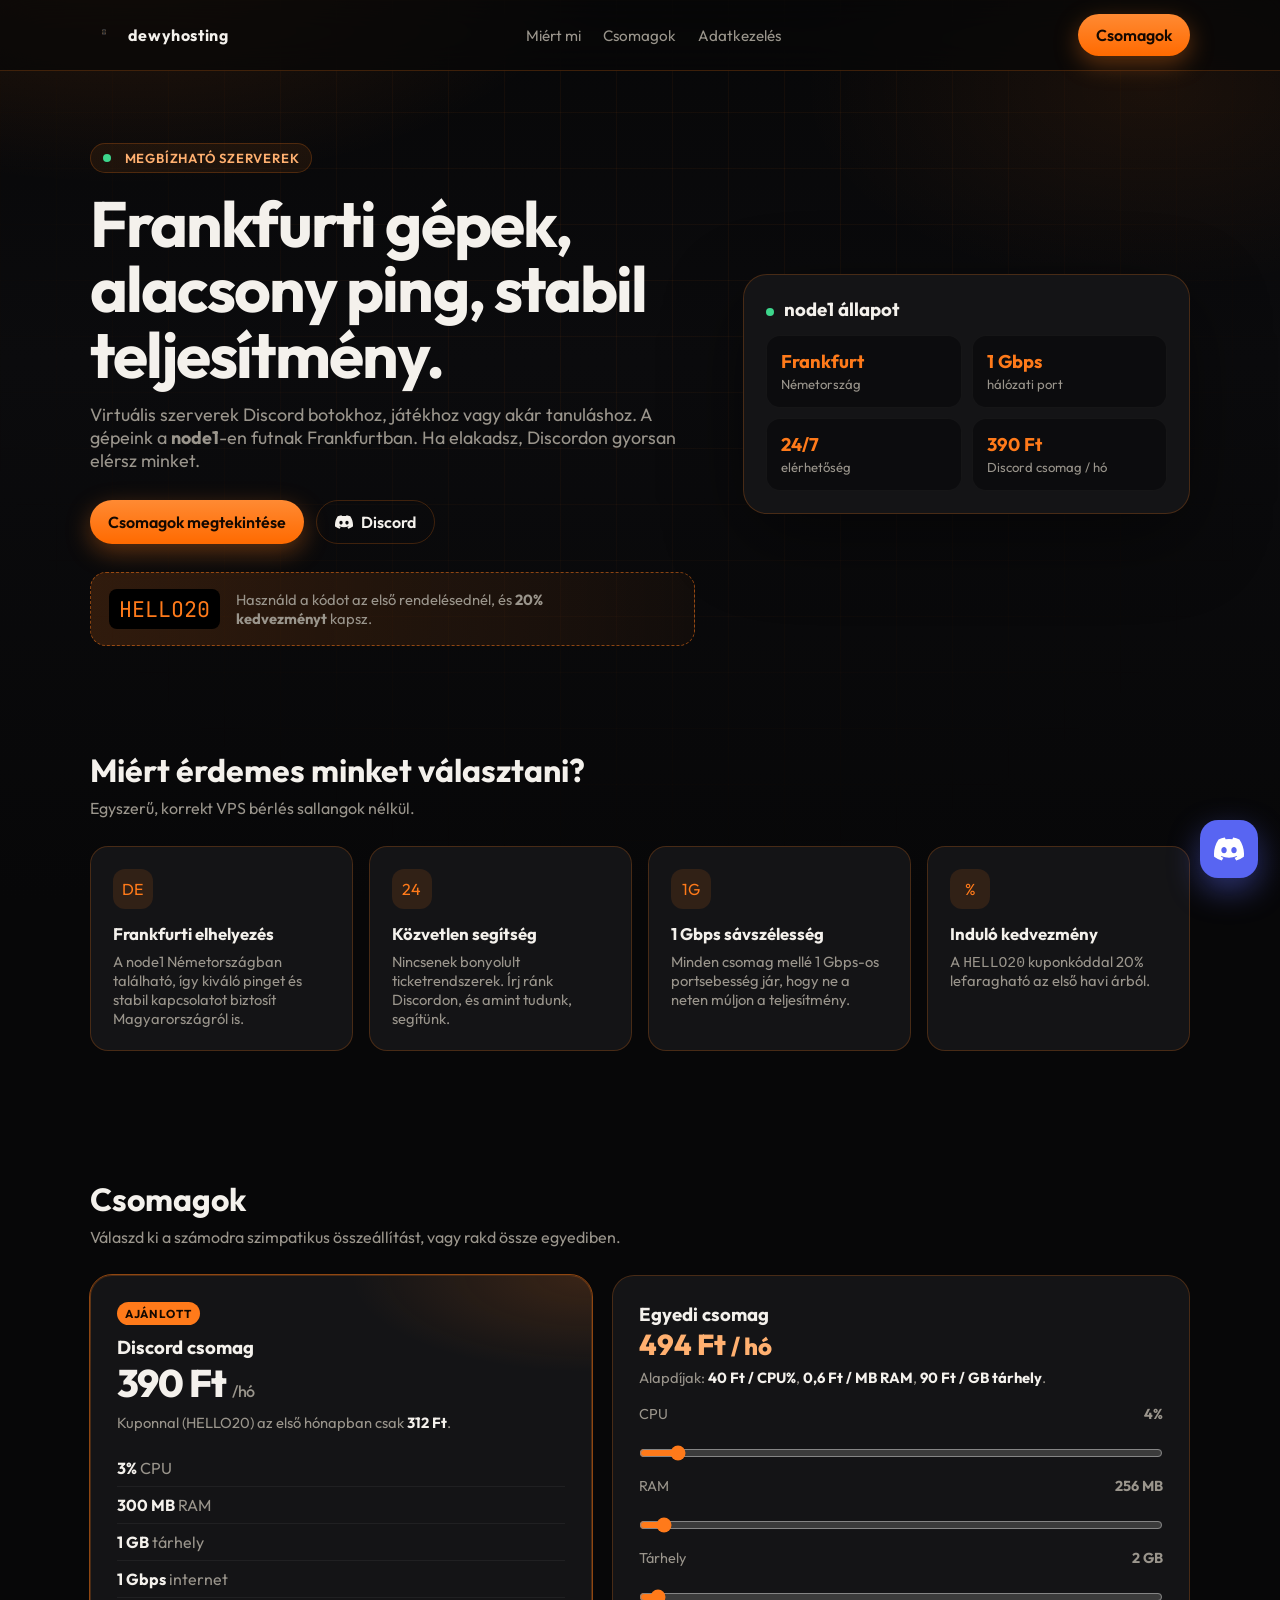
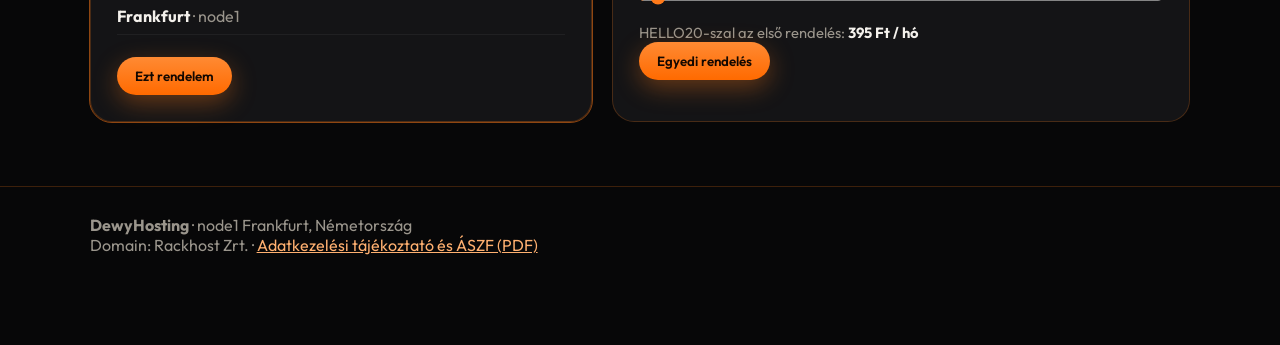
==== index.html @ f941c819 "dewyhosting-web" ====
<!DOCTYPE html>
<html lang="hu">
<head>
  <meta charset="UTF-8" />
  <meta name="viewport" content="width=device-width, initial-scale=1" />
  <title>dewyhosting</title>
  <meta name="description" content="Bérelj virtuális szervereket megbízhatóan, Frankfurtból." />
  <link rel="icon" type="image/png" href="favicon.png" />
  <link rel="preconnect" href="https://fonts.googleapis.com" />
  <link rel="preconnect" href="https://fonts.gstatic.com" crossorigin />
  <link href="https://fonts.googleapis.com/css2?family=JetBrains+Mono:wght@500;700&family=Outfit:wght@400;500;600;700;800&display=swap" rel="stylesheet" />
  <link rel="stylesheet" href="static/style.css" />
</head>
<body>
  <div class="bg-grid"></div>

  <nav>
    <a class="brand" href="index.html">
      <img src="favicon.png" alt="DewyHosting logo" width="28" height="28" style="border-radius: 4px;" />
      dewyhosting
    </a>
    <ul>
      <li><a href="#miert">Miért mi</a></li>
      <li><a href="#csomagok">Csomagok</a></li>
      <li><a href="adatkezeles/">Adatkezelés</a></li>
    </ul>
    <a class="btn btn-primary" href="#csomagok">Csomagok</a>
  </nav>

  <header class="hero">
    <div>
      <div class="kicker"><span class="pulse"></span> Megbízható szerverek</div>
      <h1>Frankfurti gépek,<br />alacsony ping, stabil teljesítmény.</h1>
      <p class="lead">
        Virtuális szerverek Discord botokhoz, játékhoz vagy akár tanuláshoz. 
        A gépeink a <strong>node1</strong>-en futnak Frankfurtban. 
        Ha elakadsz, Discordon gyorsan elérsz minket.
      </p>
      <div class="hero-actions">
        <a class="btn btn-primary" href="#csomagok">Csomagok megtekintése</a>
        <a class="btn btn-ghost" href="https://discord.gg/3YTspYyhFQ" target="_blank" rel="noopener">
          <svg width="18" height="18" viewBox="0 0 24 24" fill="currentColor" aria-hidden="true"><path d="M20.317 4.37a19.8 19.8 0 0 0-4.885-1.515.07.07 0 0 0-.079.035c-.211.375-.444.864-.608 1.25a18.3 18.3 0 0 0-5.487 0 12.6 12.6 0 0 0-.617-1.25.08.08 0 0 0-.079-.035A19.7 19.7 0 0 0 3.677 4.37a.08.08 0 0 0-.037.027C.533 9.046-.32 13.58.099 18.057a.08.08 0 0 0 .031.055 19.9 19.9 0 0 0 5.993 3.03.08.08 0 0 0 .084-.028c.462-.63.874-1.295 1.226-1.994a.076.076 0 0 0-.041-.106 13.1 13.1 0 0 1-1.872-.892.077.077 0 0 1-.008-.128c.126-.094.252-.192.372-.291a.07.07 0 0 1 .078-.01c3.928 1.793 8.18 1.793 12.062 0a.07.07 0 0 1 .079.01c.12.099.246.198.373.292a.077.077 0 0 1-.006.127 12.3 12.3 0 0 1-1.873.892.077.077 0 0 0-.041.107c.36.698.772 1.362 1.225 1.993a.08.08 0 0 0 .084.028 19.8 19.8 0 0 0 6.002-3.03.08.08 0 0 0 .032-.054c.5-5.177-.838-9.674-3.549-13.66a.06.06 0 0 0-.031-.028M8.02 15.33c-1.183 0-2.157-1.085-2.157-2.419 0-1.333.956-2.419 2.157-2.419 1.21 0 2.176 1.095 2.157 2.42 0 1.333-.956 2.418-2.157 2.418m7.975 0c-1.183 0-2.157-1.085-2.157-2.419 0-1.333.955-2.419 2.157-2.419 1.21 0 2.176 1.095 2.157 2.42 0 1.333-.946 2.418-2.157 2.418"/></svg>
          Discord
        </a>
      </div>
      <div class="coupon">
        <code>HELLO20</code>
        <p>Használd a kódot az első rendelésednél, és <strong>20% kedvezményt</strong> kapsz.</p>
      </div>
    </div>
    <aside class="hero-card">
      <h3><span class="pulse"></span> node1 állapot</h3>
      <div class="node">
        <div class="stat"><b>Frankfurt</b><span>Németország</span></div>
        <div class="stat"><b>1 Gbps</b><span>hálózati port</span></div>
        <div class="stat"><b>24/7</b><span>elérhetőség</span></div>
        <div class="stat"><b>390 Ft</b><span>Discord csomag / hó</span></div>
      </div>
    </aside>
  </header>

  <section id="miert">
    <h2 class="section-title">Miért érdemes minket választani?</h2>
    <p class="section-sub">Egyszerű, korrekt VPS bérlés sallangok nélkül.</p>
    <div class="features">
      <article class="feature">
        <div class="icon">DE</div>
        <h3>Frankfurti elhelyezés</h3>
        <p>A node1 Németországban található, így kiváló pinget és stabil kapcsolatot biztosít Magyarországról is.</p>
      </article>
      <article class="feature">
        <div class="icon">24</div>
        <h3>Közvetlen segítség</h3>
        <p>Nincsenek bonyolult ticketrendszerek. Írj ránk Discordon, és amint tudunk, segítünk.</p>
      </article>
      <article class="feature">
        <div class="icon">1G</div>
        <h3>1 Gbps sávszélesség</h3>
        <p>Minden csomag mellé 1 Gbps-os portsebesség jár, hogy ne a neten múljon a teljesítmény.</p>
      </article>
      <article class="feature">
        <div class="icon">%</div>
        <h3>Induló kedvezmény</h3>
        <p>A <code>HELLO20</code> kuponkóddal 20% lefaragható az első havi árból.</p>
      </article>
    </div>
  </section>

  <section id="csomagok">
    <h2 class="section-title">Csomagok</h2>
    <p class="section-sub">Válaszd ki a számodra szimpatikus összeállítást, vagy rakd össze egyediben.</p>
    <div class="packages">
      <article class="pack featured">
        <span class="badge">AJÁNLOTT</span>
        <h3>Discord csomag</h3>
        <p class="price">390 Ft <small>/ hó</small></p>
        <p class="muted-line">Kuponnal (HELLO20) az első hónapban csak <strong>312 Ft</strong>.</p>
        <ul class="specs">
          <li><strong>3%</strong> CPU</li>
          <li><strong>300 MB</strong> RAM</li>
          <li><strong>1 GB</strong> tárhely</li>
          <li><strong>1 Gbps</strong> internet</li>
          <li><strong>Frankfurt</strong> · node1</li>
        </ul>
        <button class="btn btn-primary" type="button" data-order="discord">Ezt rendelem</button>
      </article>

      <article class="pack">
        <h3>Egyedi csomag</h3>
        <p class="live-price"><span id="customPrice">398</span> Ft <small>/ hó</small></p>
        <p class="muted-line">Alapdíjak: <strong>40 Ft / CPU%</strong>, <strong>0,6 Ft / MB RAM</strong>, <strong>90 Ft / GB tárhely</strong>.</p>
        <div class="sliders">
          <label>CPU <b id="cpuVal">4%</b></label>
          <input id="cpu" type="range" min="1" max="50" value="4" />
          <label>RAM <b id="ramVal">256 MB</b></label>
          <input id="ram" type="range" min="128" max="4096" step="64" value="256" />
          <label>Tárhely <b id="diskVal">2 GB</b></label>
          <input id="disk" type="range" min="1" max="50" value="2" />
        </div>
        <p id="helloHint" class="muted-line"></p>
        <button class="btn btn-primary" type="button" data-order="custom">Egyedi rendelés</button>
      </article>
    </div>
  </section>

  <footer>
    <div>
      <strong>DewyHosting</strong> · node1 Frankfurt, Németország<br />
      Domain: Rackhost Zrt. · <a href="adatkezeles/">Adatkezelési tájékoztató és ÁSZF (PDF)</a>
    </div>
  </footer>

  <a class="discord-fab" href="https://discord.gg/3YTspYyhFQ" target="_blank" rel="noopener" aria-label="Discord">
    <svg viewBox="0 0 24 24" aria-hidden="true"><path d="M20.317 4.37a19.8 19.8 0 0 0-4.885-1.515.07.07 0 0 0-.079.035c-.211.375-.444.864-.608 1.25a18.3 18.3 0 0 0-5.487 0 12.6 12.6 0 0 0-.617-1.25.08.08 0 0 0-.079-.035A19.7 19.7 0 0 0 3.677 4.37a.08.08 0 0 0-.037.027C.533 9.046-.32 13.58.099 18.057a.08.08 0 0 0 .031.055 19.9 19.9 0 0 0 5.993 3.03.08.08 0 0 0 .084-.028c.462-.63.874-1.295 1.226-1.994a.076.076 0 0 0-.041-.106 13.1 13.1 0 0 1-1.872-.892.077.077 0 0 1-.008-.128c.126-.094.252-.192.372-.291a.07.07 0 0 1 .078-.01c3.928 1.793 8.18 1.793 12.062 0a.07.07 0 0 1 .079.01c.12.099.246.198.373.292a.077.077 0 0 1-.006.127 12.3 12.3 0 0 1-1.873.892.077.077 0 0 0-.041.107c.36.698.772 1.362 1.225 1.993a.08.08 0 0 0 .084.028 19.8 19.8 0 0 0 6.002-3.03.08.08 0 0 0 .032-.054c.5-5.177-.838-9.674-3.549-13.66a.06.06 0 0 0-.031-.028M8.02 15.33c-1.183 0-2.157-1.085-2.157-2.419 0-1.333.956-2.419 2.157-2.419 1.21 0 2.176 1.095 2.157 2.42 0 1.333-.956 2.418-2.157 2.418m7.975 0c-1.183 0-2.157-1.085-2.157-2.419 0-1.333.955-2.419 2.157-2.419 1.21 0 2.176 1.095 2.157 2.42 0 1.333-.946 2.418-2.157 2.418"/></svg>
  </a>

  <div class="modal" id="orderModal" role="dialog" aria-modal="true" aria-labelledby="orderTitle">
    <div class="modal-card">
      <h3 id="orderTitle">Rendelés</h3>
      <p class="hint" id="orderHint">Add meg a szerver nevét és az e-mail címed. A kérés Discordra megy.</p>
      <form id="orderForm">
        <label class="field">
          <span>Szerver neve</span>
          <input name="serverName" required minlength="2" maxlength="32" pattern="[a-zA-Z0-9][a-zA-Z0-9_-]{1,31}" placeholder="pl. dc-bot" autocomplete="off" />
        </label>
        <label class="field">
          <span>E-mail cím</span>
          <input name="email" type="email" required placeholder="te@email.hu" autocomplete="email" />
        </label>
        <label class="field">
          <span>Kupon (opcionális)</span>
          <input name="coupon" maxlength="24" placeholder="HELLO20" />
        </label>
        <label class="check">
          <input type="checkbox" name="acceptedLegal" required />
          <span>Elolvastam és elfogadom az <a href="adatkezeles/" target="_blank" rel="noopener">adatkezelési tájékoztatót és ÁSZF-et</a> (PDF).</span>
        </label>
        <p class="err" id="orderErr"></p>
        <div style="display:flex;gap:10px;flex-wrap:wrap">
          <button class="btn btn-primary" type="submit">Rendelés küldése</button>
          <button class="btn btn-ghost" type="button" id="closeModal">Mégse</button>
        </div>
      </form>
    </div>
  </div>

  <script src="static/app.js"></script>
</body>
</html>
---- static/style.css ----
:root {
  --bg: #070708;
  --bg-2: #0e0e10;
  --card: #141416;
  --line: rgba(255, 122, 26, 0.22);
  --orange: #ff7a1a;
  --orange-2: #ffb070;
  --text: #f4f1ec;
  --muted: #9a958c;
  --ok: #3dd68c;
  --danger: #ff5c5c;
  --shadow: 0 24px 80px rgba(0, 0, 0, 0.45);
}

* { box-sizing: border-box; margin: 0; padding: 0; }
html { scroll-behavior: smooth; }
body {
  font-family: "Outfit", system-ui, sans-serif;
  background: var(--bg);
  color: var(--text);
  min-height: 100vh;
  overflow-x: hidden;
}
a { color: inherit; }
button, input, select { font-family: inherit; }

.bg-grid {
  position: fixed;
  inset: 0;
  z-index: -2;
  background:
    radial-gradient(900px 500px at 10% -10%, rgba(255, 122, 26, 0.16), transparent 55%),
    radial-gradient(700px 400px at 90% 10%, rgba(255, 122, 26, 0.08), transparent 50%),
    linear-gradient(180deg, #070708, #0b0b0d 40%, #070708);
}
.bg-grid::after {
  content: "";
  position: absolute;
  inset: 0;
  background-image:
    linear-gradient(rgba(255,122,26,0.05) 1px, transparent 1px),
    linear-gradient(90deg, rgba(255,122,26,0.05) 1px, transparent 1px);
  background-size: 56px 56px;
  mask-image: radial-gradient(circle at 50% 20%, #000 20%, transparent 75%);
}

nav {
  position: sticky;
  top: 0;
  z-index: 40;
  display: flex;
  align-items: center;
  justify-content: space-between;
  gap: 16px;
  padding: 14px 7vw;
  background: rgba(7, 7, 8, 0.72);
  backdrop-filter: blur(16px);
  border-bottom: 1px solid var(--line);
}
.brand {
  display: flex;
  align-items: center;
  gap: 10px;
  font-weight: 700;
  letter-spacing: 0.04em;
  text-decoration: none;
}
.logo {
  width: 34px;
  height: 34px;
  border-radius: 9px;
  background: linear-gradient(135deg, var(--orange), #c94e00);
  display: grid;
  place-items: center;
  font-weight: 800;
  color: #111;
  box-shadow: 0 0 24px rgba(255, 122, 26, 0.45);
}
nav ul {
  list-style: none;
  display: flex;
  gap: 22px;
  color: var(--muted);
  font-size: 0.95rem;
}
nav a { text-decoration: none; }
nav a:hover { color: var(--orange-2); }

.btn {
  display: inline-flex;
  align-items: center;
  justify-content: center;
  gap: 8px;
  border: 0;
  cursor: pointer;
  text-decoration: none;
  border-radius: 999px;
  padding: 11px 18px;
  font-weight: 600;
  transition: 0.18s ease;
}
.btn-primary {
  background: linear-gradient(180deg, #ff8a33, #ff6a00);
  color: #140800;
  box-shadow: 0 8px 24px rgba(255, 122, 26, 0.35);
}
.btn-primary:hover { transform: translateY(-1px); filter: brightness(1.05); }
.btn-ghost {
  background: transparent;
  color: var(--text);
  border: 1px solid var(--line);
}
.btn-ghost:hover { border-color: var(--orange); color: var(--orange-2); }

.hero {
  padding: 72px 7vw 40px;
  display: grid;
  grid-template-columns: 1.15fr 0.85fr;
  gap: 48px;
  align-items: center;
}
.kicker {
  display: inline-flex;
  align-items: center;
  gap: 8px;
  border: 1px solid var(--line);
  background: rgba(255, 122, 26, 0.08);
  color: var(--orange-2);
  padding: 6px 12px;
  border-radius: 999px;
  font-size: 0.82rem;
  font-weight: 600;
  letter-spacing: 0.06em;
  text-transform: uppercase;
}
h1 {
  font-size: clamp(2.4rem, 5vw, 4.4rem);
  line-height: 1.02;
  margin: 18px 0 16px;
  letter-spacing: -0.03em;
}
h1 span { color: var(--orange); }
.lead { color: var(--muted); font-size: 1.12rem; max-width: 52ch; }
.hero-actions { display: flex; gap: 12px; margin-top: 28px; flex-wrap: wrap; }

.coupon {
  margin-top: 28px;
  display: flex;
  align-items: center;
  gap: 16px;
  padding: 16px 18px;
  padding-right: 72px;
  border-radius: 16px;
  background: linear-gradient(90deg, rgba(255,122,26,0.16), rgba(255,122,26,0.04));
  border: 1px dashed rgba(255, 122, 26, 0.5);
}
.coupon code {
  font-family: "JetBrains Mono", ui-monospace, monospace;
  font-size: 1.35rem;
  color: var(--orange);
  background: #000;
  padding: 6px 10px;
  border-radius: 8px;
}
.coupon p { color: var(--muted); font-size: 0.92rem; }

.hero-card {
  background: var(--card);
  border: 1px solid var(--line);
  border-radius: 24px;
  padding: 22px;
  box-shadow: var(--shadow);
}
.hero-card h3 { margin-bottom: 14px; }
.node {
  display: grid;
  grid-template-columns: 1fr 1fr;
  gap: 10px;
}
.stat {
  background: #0c0c0e;
  border: 1px solid rgba(255,255,255,0.04);
  border-radius: 14px;
  padding: 14px;
}
.stat b { display: block; color: var(--orange); font-size: 1.15rem; }
.stat span { color: var(--muted); font-size: 0.82rem; }

.pulse {
  width: 8px; height: 8px; border-radius: 50%;
  background: var(--ok); display: inline-block; margin-right: 6px;
  box-shadow: 0 0 0 0 rgba(61, 214, 140, 0.7);
  animation: ping 1.8s infinite;
}
@keyframes ping {
  70% { box-shadow: 0 0 0 8px transparent; }
}

section { padding: 64px 7vw; scroll-margin-top: 84px; }
.section-title { font-size: 2rem; margin-bottom: 8px; }
.section-sub { color: var(--muted); margin-bottom: 28px; }

.features {
  display: grid;
  grid-template-columns: repeat(4, 1fr);
  gap: 16px;
}
.feature {
  background: var(--card);
  border: 1px solid var(--line);
  border-radius: 18px;
  padding: 22px;
  min-height: 170px;
}
.feature .icon {
  width: 40px; height: 40px; border-radius: 12px;
  background: rgba(255,122,26,0.12);
  display: grid; place-items: center;
  margin-bottom: 14px; color: var(--orange);
}
.feature h3 { font-size: 1.05rem; margin-bottom: 8px; }
.feature p { color: var(--muted); font-size: 0.92rem; }

.packages { display: grid; grid-template-columns: 1fr 1.15fr; gap: 20px; }
.pack {
  background: var(--card);
  border: 1px solid var(--line);
  border-radius: 22px;
  padding: 26px;
}
.pack.featured {
  outline: 1px solid rgba(255,122,26,0.55);
  background:
    radial-gradient(400px 160px at 100% 0%, rgba(255,122,26,0.16), transparent 60%),
    var(--card);
}
.badge {
  display: inline-block;
  background: var(--orange);
  color: #140800;
  font-size: 0.72rem;
  font-weight: 700;
  letter-spacing: 0.08em;
  padding: 4px 8px;
  border-radius: 999px;
  margin-bottom: 10px;
}
.price { font-size: 2.4rem; font-weight: 800; letter-spacing: -0.03em; }
.price small { font-size: 1rem; color: var(--muted); font-weight: 500; }
.muted-line { color: var(--muted); font-size: 0.92rem; margin-top: 6px; }
.muted-line strong { color: var(--text); }
.specs { list-style: none; margin: 18px 0 22px; color: var(--muted); }
.specs li { padding: 8px 0; border-bottom: 1px solid rgba(255,255,255,0.05); }
.specs li strong { color: var(--text); }

.sliders { display: grid; gap: 16px; margin: 18px 0; }
.sliders label { display: flex; justify-content: space-between; color: var(--muted); font-size: 0.9rem; }
.sliders input[type="range"] {
  width: 100%;
  accent-color: var(--orange);
  margin-top: 6px;
}
.live-price { font-size: 1.8rem; font-weight: 800; color: var(--orange-2); }

footer {
  padding: 28px 7vw 90px;
  border-top: 1px solid var(--line);
  color: var(--muted);
  display: flex;
  justify-content: space-between;
  gap: 16px;
  flex-wrap: wrap;
}
footer a { color: var(--orange-2); }

.discord-fab {
  position: fixed;
  right: 22px;
  bottom: 22px;
  z-index: 50;
  width: 58px;
  height: 58px;
  border-radius: 18px;
  background: #5865f2;
  display: grid;
  place-items: center;
  box-shadow: 0 12px 32px rgba(88, 101, 242, 0.45);
  transition: 0.18s ease;
}
.discord-fab:hover { transform: translateY(-3px) scale(1.04); }
.discord-fab svg { width: 30px; height: 30px; fill: #fff; }

.modal {
  position: fixed;
  inset: 0;
  background: rgba(0,0,0,0.62);
  display: none;
  align-items: center;
  justify-content: center;
  z-index: 80;
  padding: 20px;
}
.modal.open { display: flex; }
.modal-card {
  width: min(480px, 100%);
  max-height: min(92vh, 720px);
  overflow: auto;
  background: #121214;
  border: 1px solid var(--line);
  border-radius: 20px;
  padding: 24px;
  box-shadow: var(--shadow);
}
.modal-card h3 { margin-bottom: 6px; }
.modal-card p.hint { color: var(--muted); font-size: 0.9rem; margin-bottom: 16px; }
.field { display: grid; gap: 6px; margin-bottom: 12px; }
.field span { font-size: 0.85rem; color: var(--muted); }
.field input {
  background: #0b0b0d;
  border: 1px solid var(--line);
  color: var(--text);
  border-radius: 12px;
  padding: 11px 12px;
  outline: none;
}
.field input:focus { border-color: var(--orange); }
.check {
  display: flex;
  gap: 8px;
  align-items: flex-start;
  font-size: 0.85rem;
  color: var(--muted);
  margin: 8px 0 16px;
}
.check a { color: var(--orange-2); }
.err { color: var(--danger); min-height: 1.2em; font-size: 0.88rem; margin-bottom: 8px; }
.okmsg { color: var(--ok); }

@media (max-width: 980px) {
  .hero, .packages, .features { grid-template-columns: 1fr; }
  nav ul { display: none; }
  .hero { padding-top: 40px; }
}
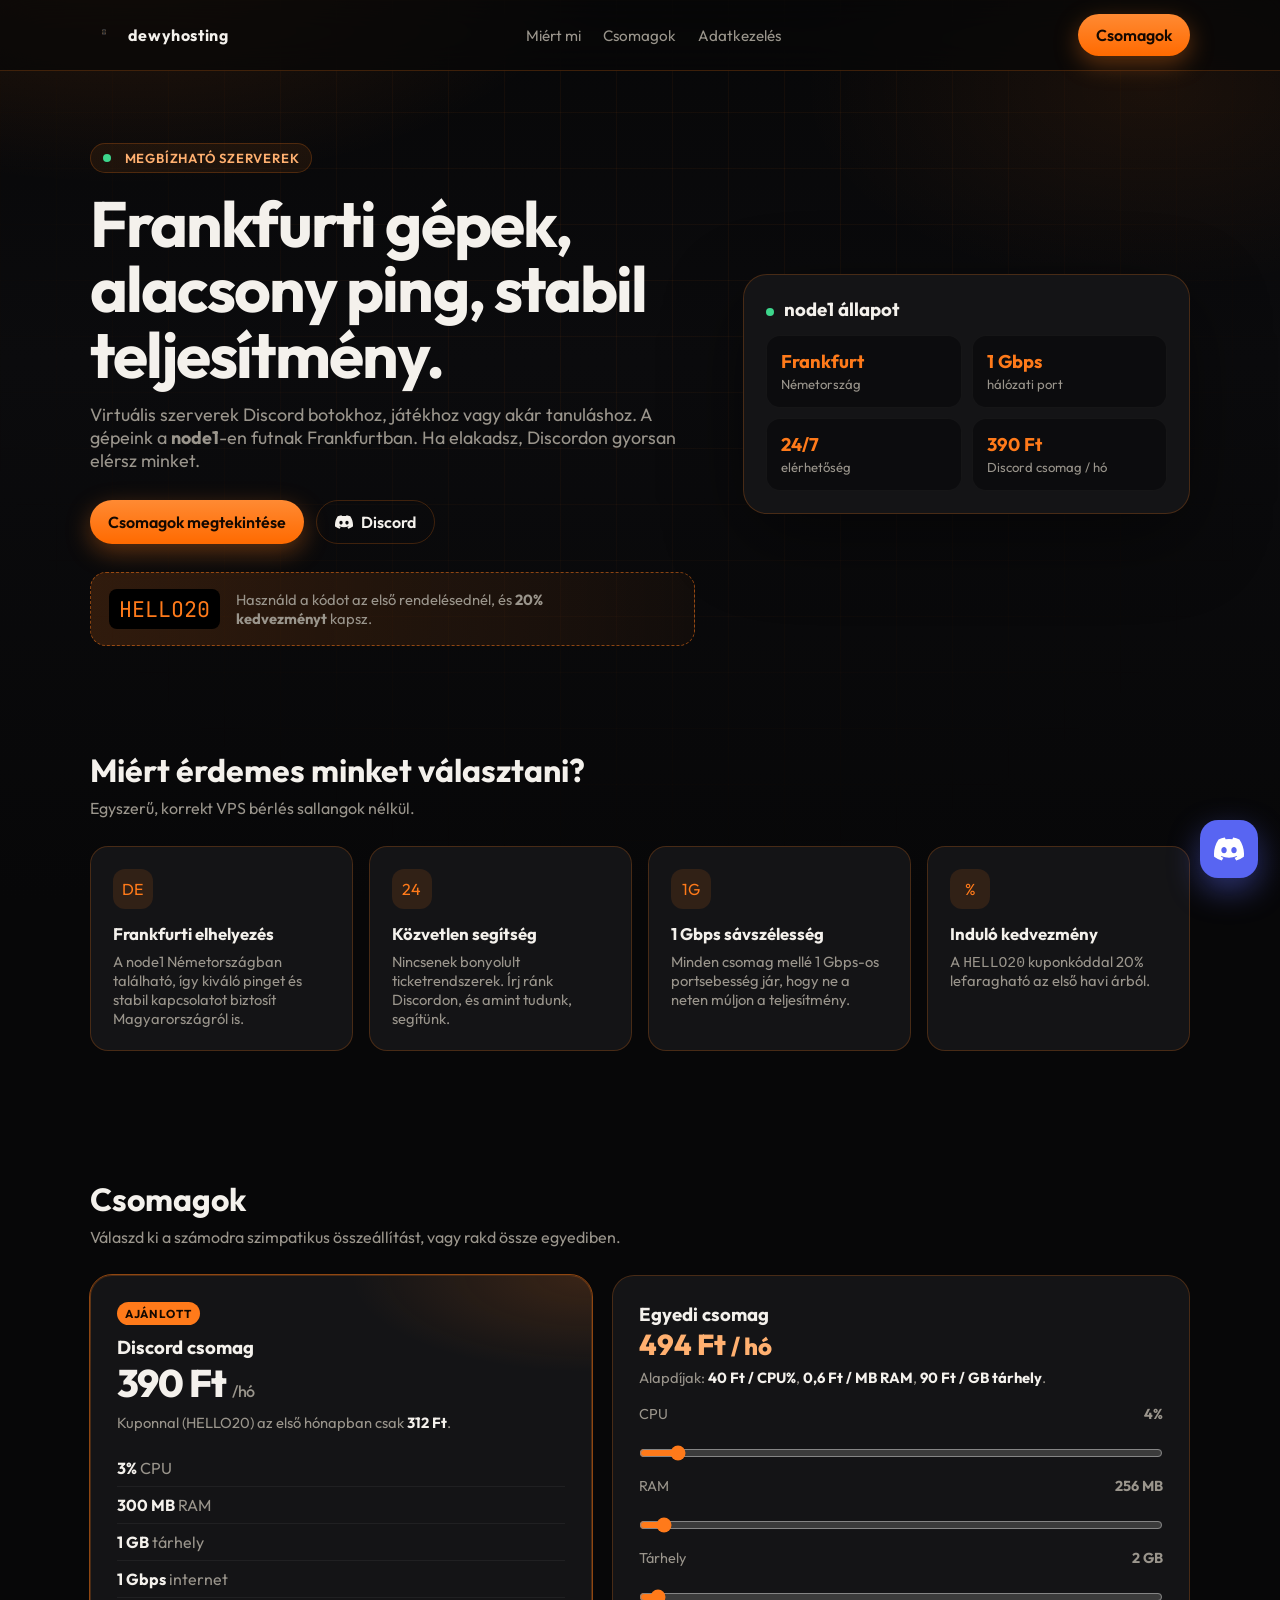
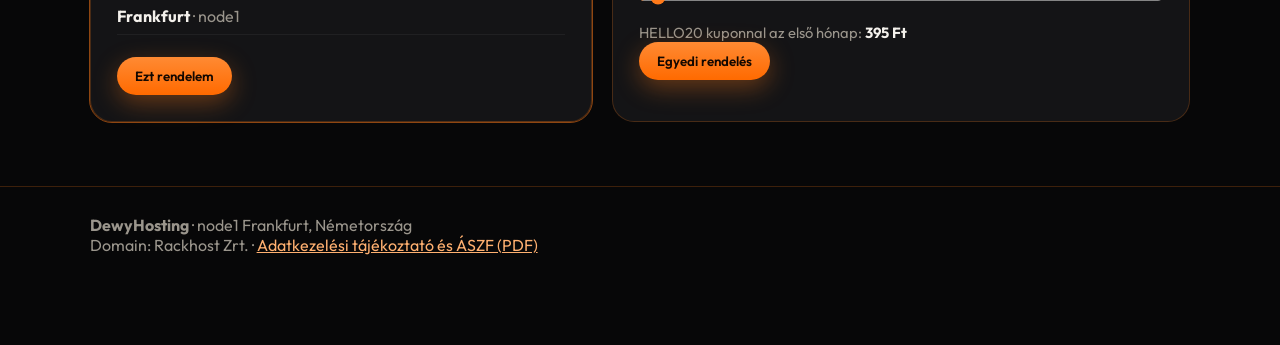
==== commit 2c7c8f70: "Update index.html" ====
--- a/index.html
+++ b/index.html
@@ -5,7 +5,7 @@
   <meta name="viewport" content="width=device-width, initial-scale=1" />
   <title>dewyhosting</title>
   <meta name="description" content="Bérelj virtuális szervereket megbízhatóan, Frankfurtból." />
-  <link rel="icon" type="image/png" href="favicon.png" />
+  <link rel="icon" type="image/png" href="logo.png" />
   <link rel="preconnect" href="https://fonts.googleapis.com" />
   <link rel="preconnect" href="https://fonts.gstatic.com" crossorigin />
   <link href="https://fonts.googleapis.com/css2?family=JetBrains+Mono:wght@500;700&family=Outfit:wght@400;500;600;700;800&display=swap" rel="stylesheet" />
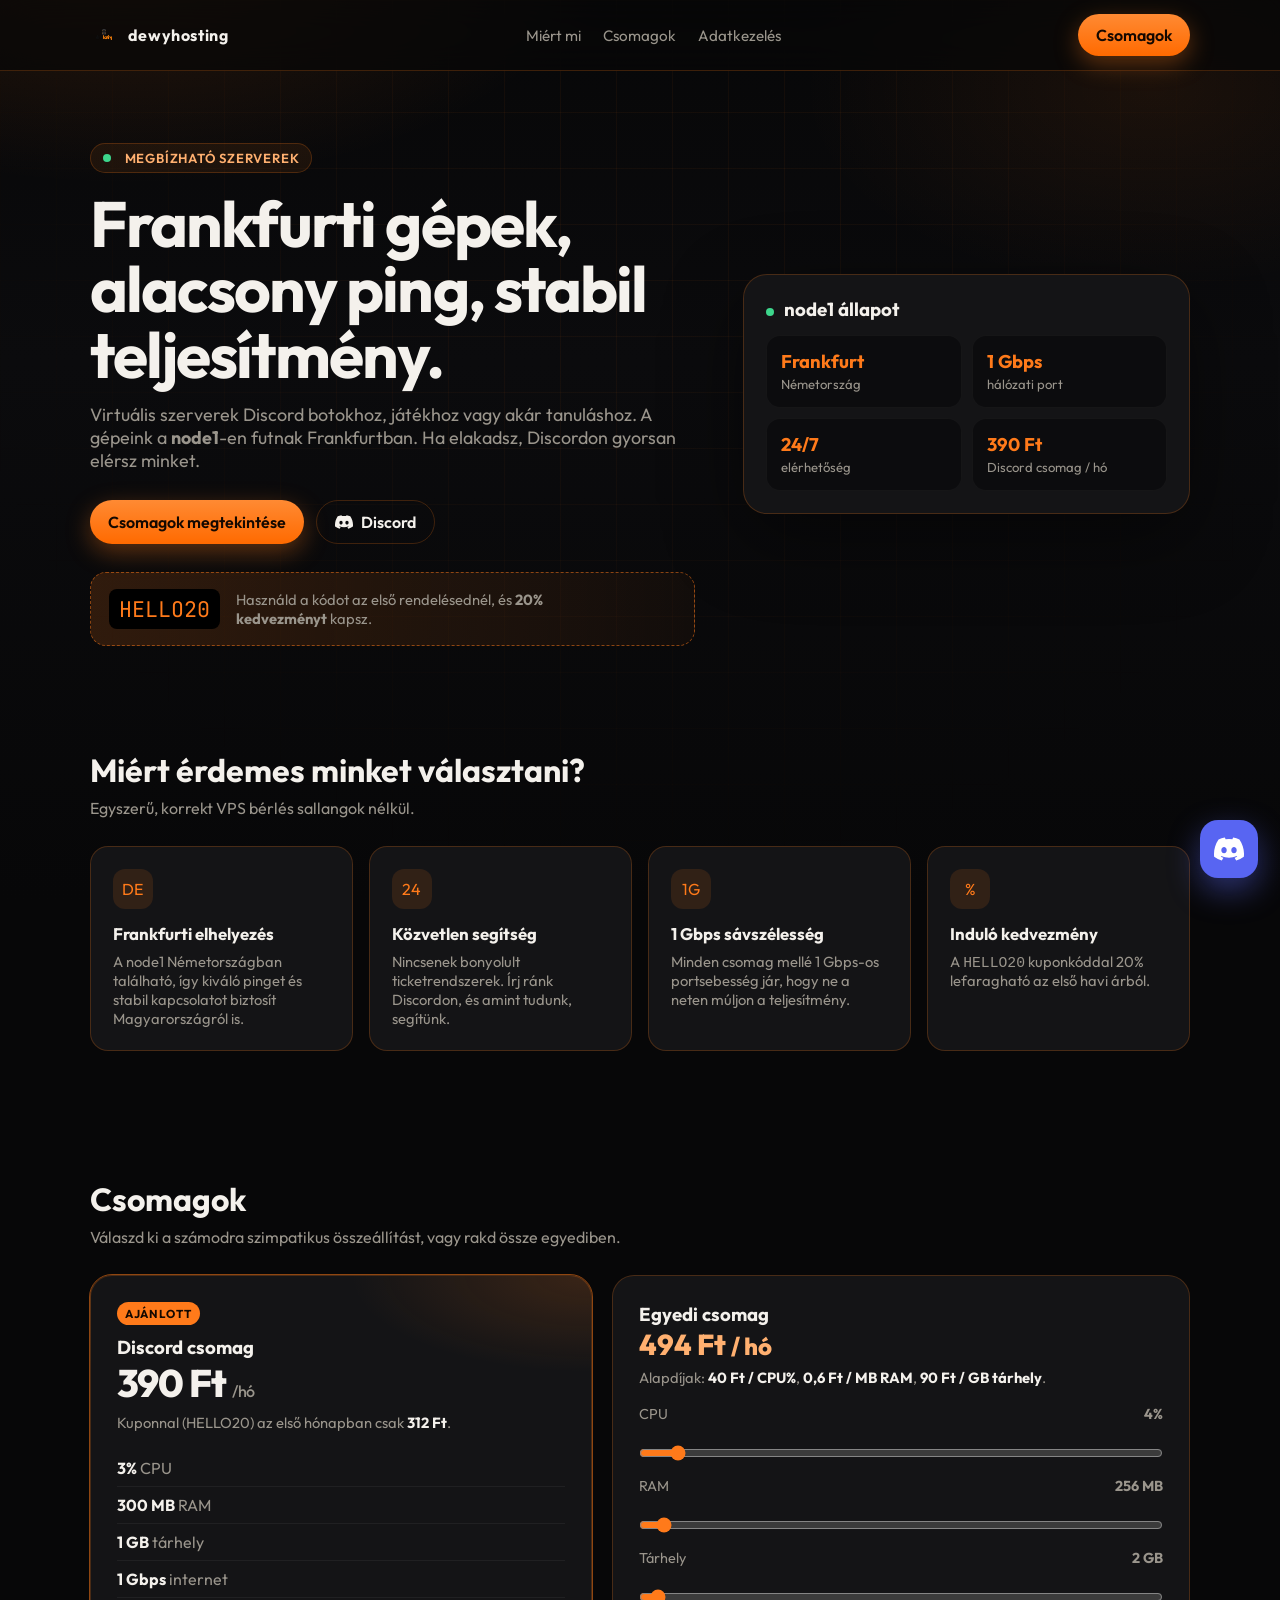
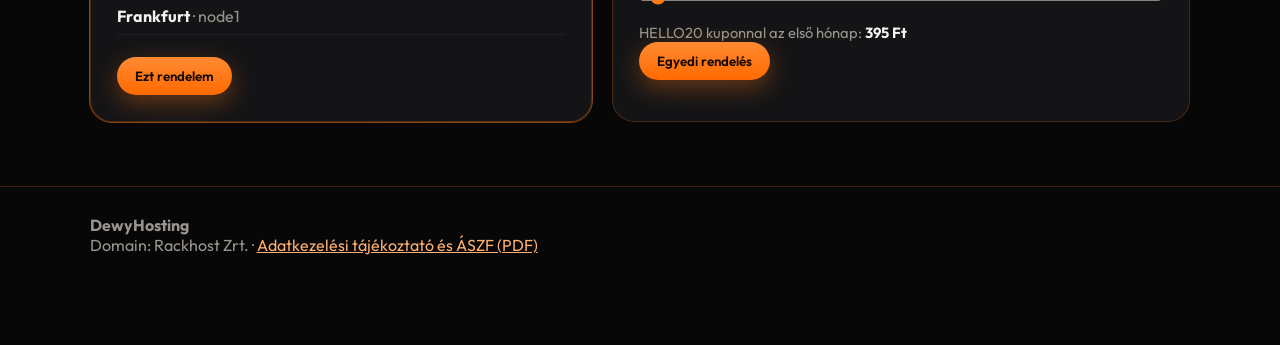
==== commit 98d44c84: "Update index.html" ====
--- a/index.html
+++ b/index.html
@@ -16,7 +16,7 @@
 
   <nav>
     <a class="brand" href="index.html">
-      <img src="favicon.png" alt="DewyHosting logo" width="28" height="28" style="border-radius: 4px;" />
+      <img src="logo.png" alt="DewyHosting logo" width="28" height="28" style="border-radius: 4px;" />
       dewyhosting
     </a>
     <ul>
@@ -125,7 +125,7 @@
 
   <footer>
     <div>
-      <strong>DewyHosting</strong> · node1 Frankfurt, Németország<br />
+      <strong>DewyHosting</strong><br />
       Domain: Rackhost Zrt. · <a href="adatkezeles/">Adatkezelési tájékoztató és ÁSZF (PDF)</a>
     </div>
   </footer>
